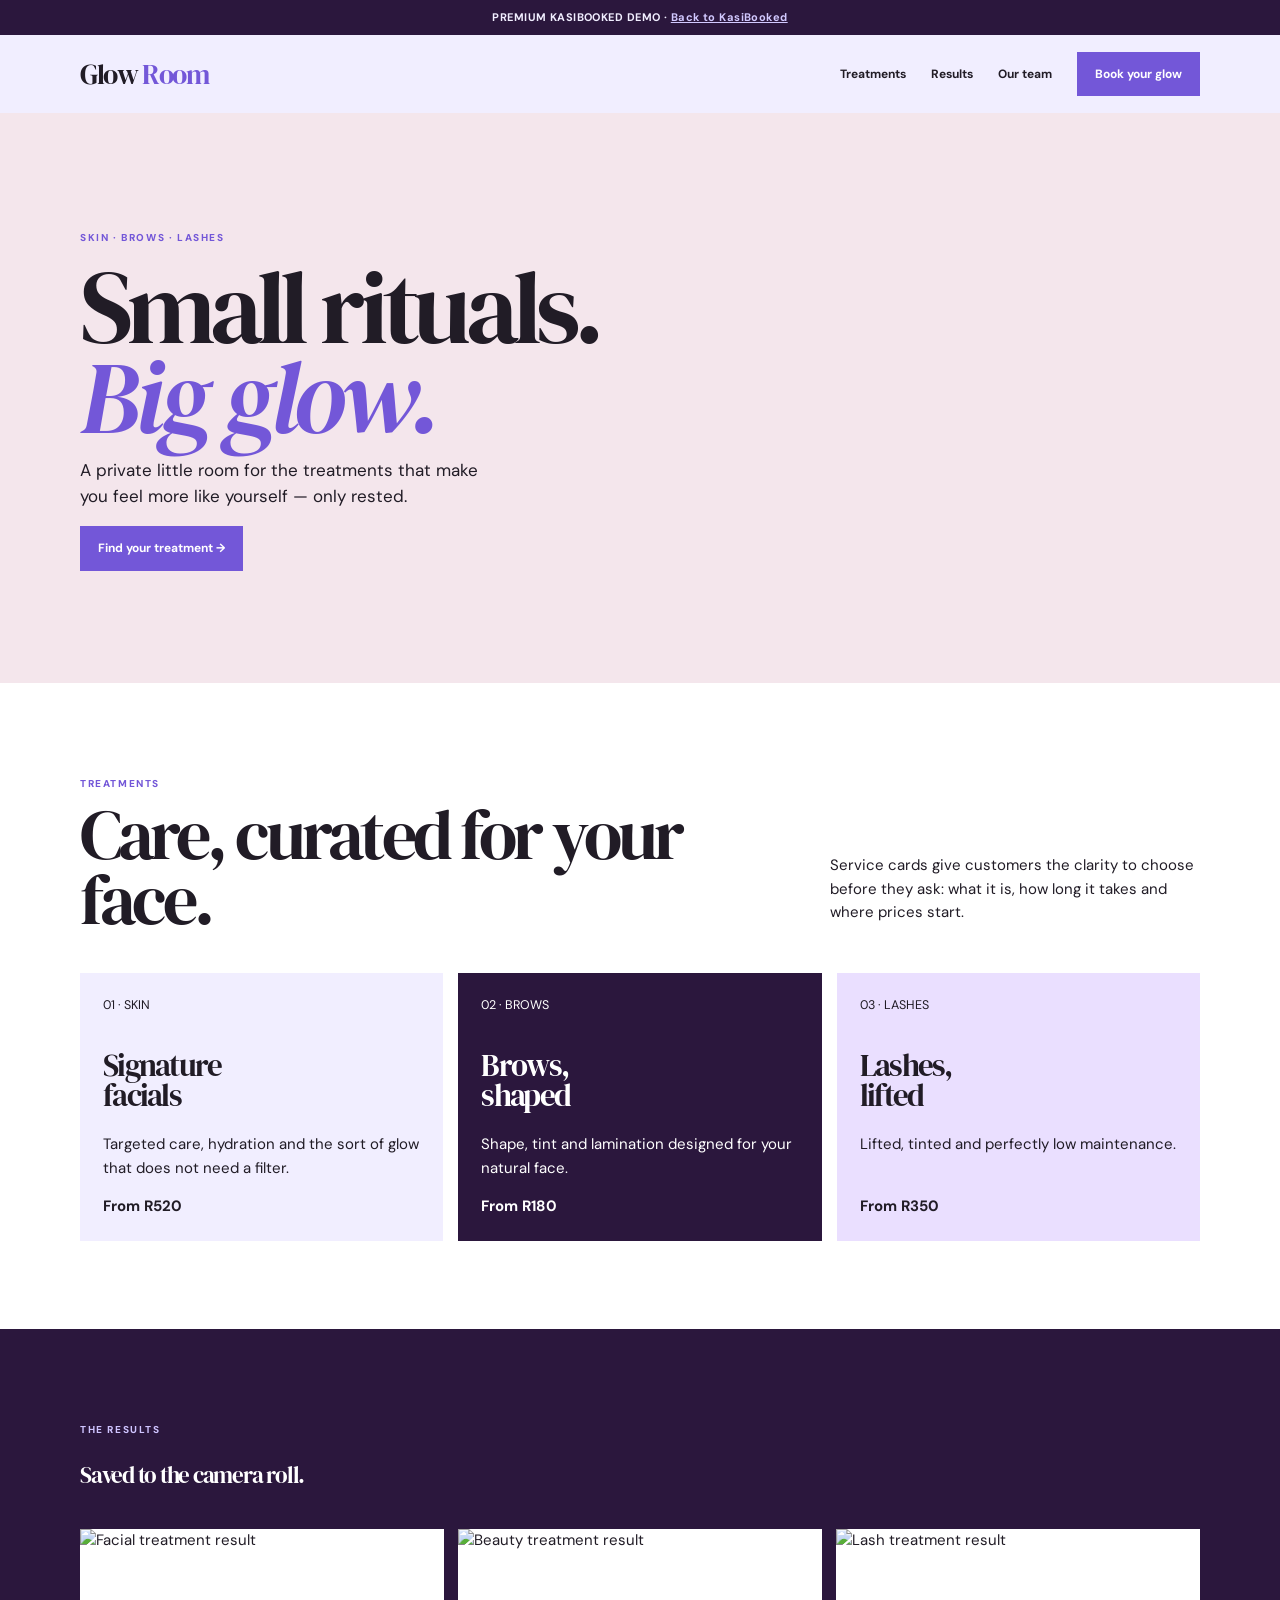
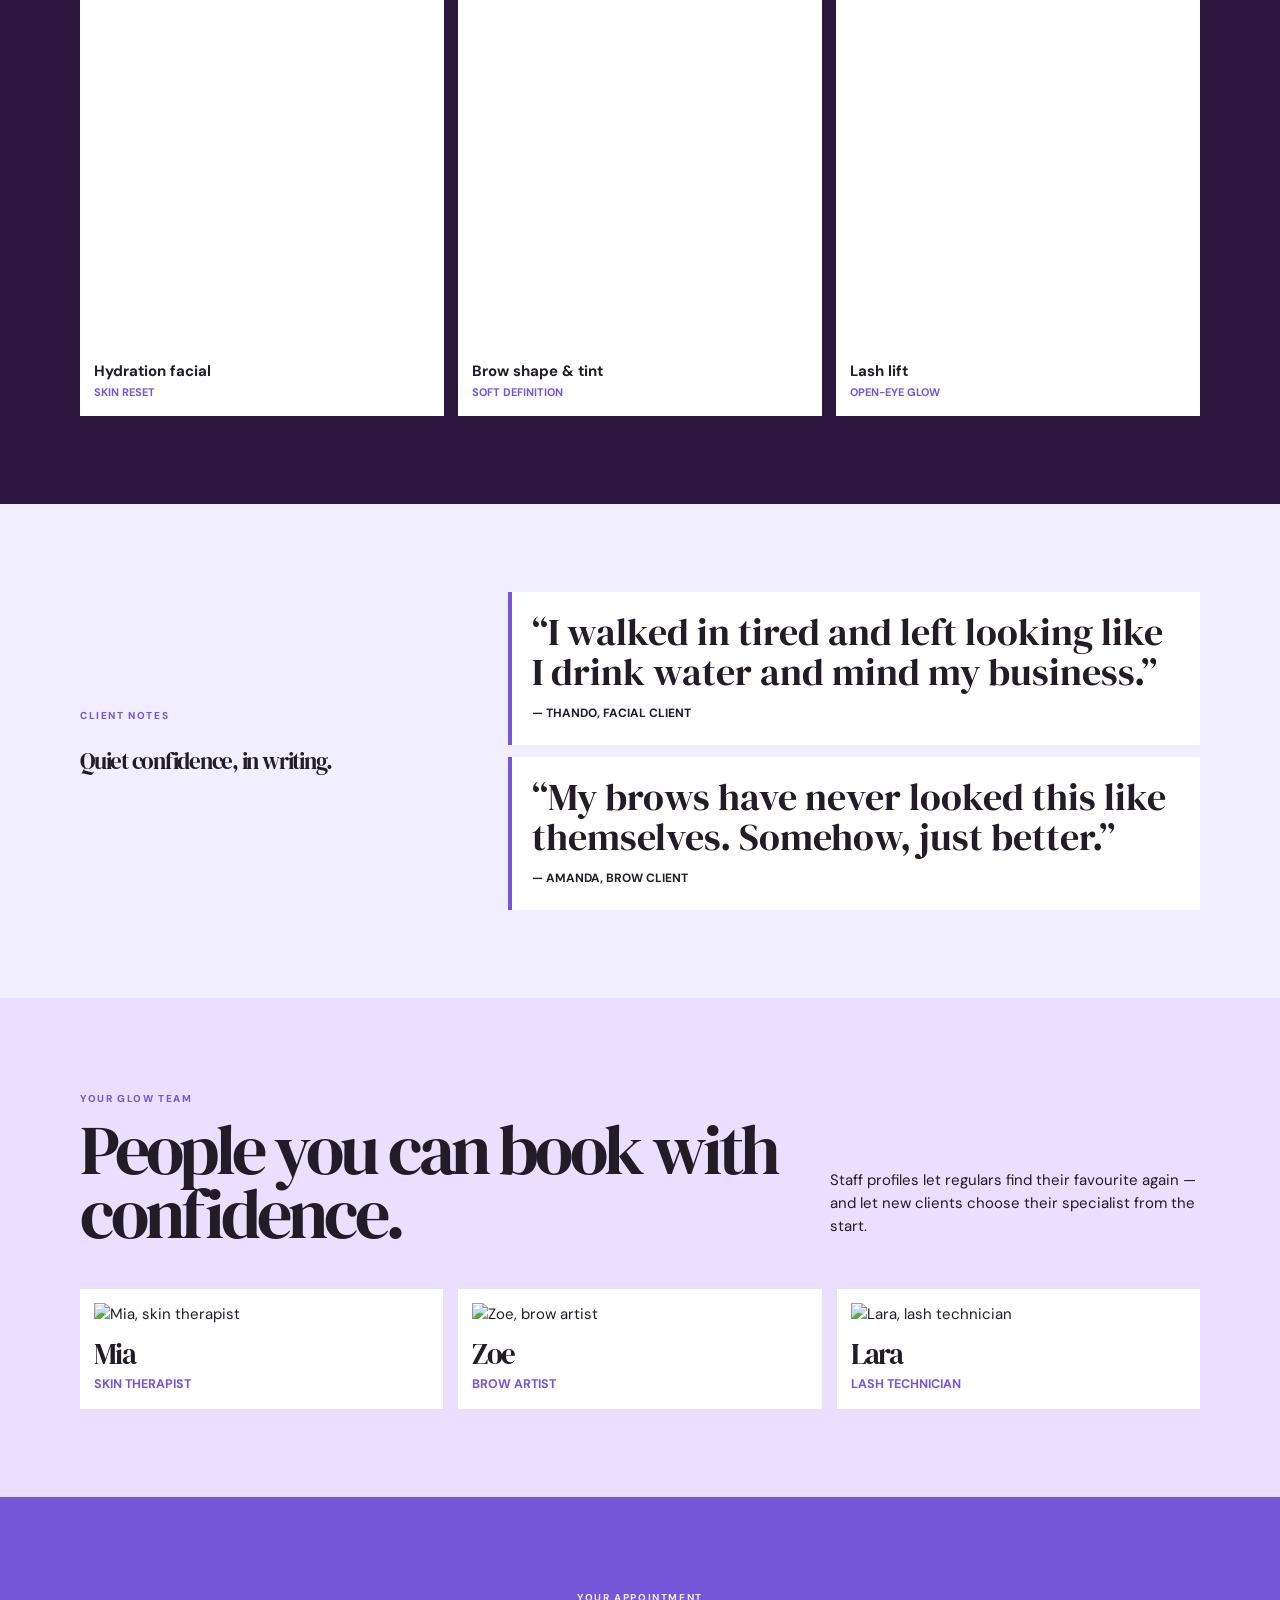
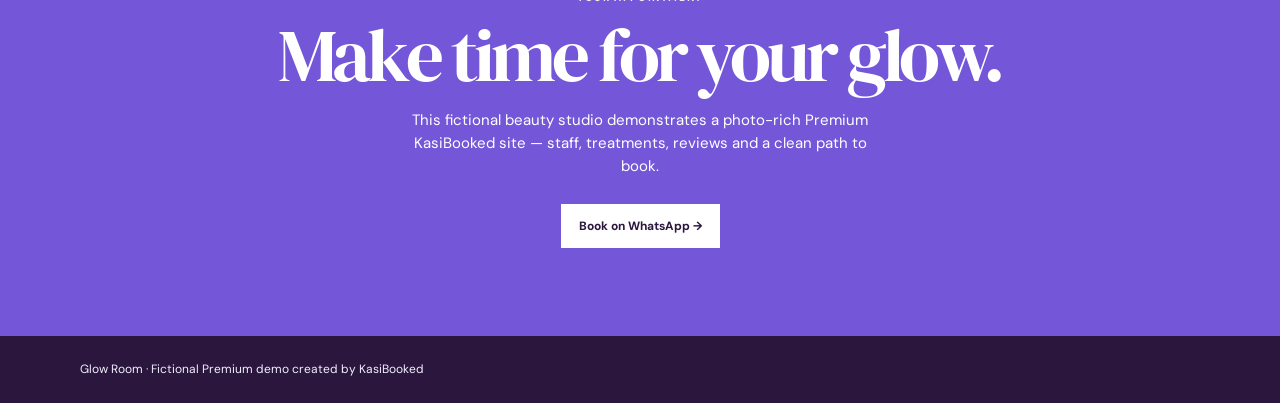
==== premium-beauty.html @ 6170228b "Add hosted Premium booking demos" ====
<!doctype html><html lang="en"><head><meta charset="utf-8"><meta name="viewport" content="width=device-width,initial-scale=1"><meta name="theme-color" content="#2B173D"><title>Glow Room | Premium beauty demo</title><link rel="preconnect" href="https://fonts.googleapis.com"><link rel="preconnect" href="https://fonts.gstatic.com" crossorigin><link href="https://fonts.googleapis.com/css2?family=DM+Sans:wght@400;500;600;700&family=DM+Serif+Display:ital@0;1&display=swap" rel="stylesheet"><style>:root{--plum:#2B173D;--violet:#7357D8;--lav:#F1EEFF;--gold:#D4A44B;--rose:#F4E6EC;--ink:#211C26}*{box-sizing:border-box}html{scroll-behavior:smooth}body{margin:0;background:var(--lav);color:var(--ink);font:15px/1.55 'DM Sans',Arial,sans-serif}a{text-decoration:none;color:inherit}.wrap{width:min(1120px,calc(100% - 40px));margin:auto}.demo{padding:9px;background:var(--plum);color:var(--lav);text-align:center;font-size:11px;font-weight:bold;letter-spacing:.04em}.demo a{color:#d2c9ff;text-decoration:underline}.nav{height:78px;display:flex;align-items:center;justify-content:space-between}.brand{font:28px 'DM Serif Display',serif;letter-spacing:-.05em}.brand span{color:var(--violet)}.links{display:flex;gap:25px;align-items:center;font-size:12px;font-weight:bold}.button{display:inline-flex;padding:13px 18px;background:var(--violet);color:#fff;font-size:12px;font-weight:bold}.hero{position:relative;min-height:570px;display:flex;align-items:center;overflow:hidden;background:var(--rose)}.hero:after{content:"";position:absolute;width:52%;height:100%;right:0;top:0;background:url('https://images.unsplash.com/photo-1487412720507-e7ab37603c6f?auto=format&fit=crop&w=1300&q=85') center/cover}.hero .wrap{position:relative;z-index:2}.hero-copy{max-width:580px}.eyebrow{font-size:10px;font-weight:800;letter-spacing:.16em;color:var(--violet)}h1,h2,h3{font-family:'DM Serif Display',serif;font-weight:400;letter-spacing:-.055em}h1{font-size:clamp(62px,8vw,105px);line-height:.86;margin:15px 0}h1 i{color:var(--violet)}.hero p{max-width:420px;font-size:17px}.section{padding:88px 0}.intro{display:flex;justify-content:space-between;gap:45px;align-items:end}.intro h2{font-size:clamp(44px,6vw,70px);line-height:.92;margin:8px 0}.intro>p{max-width:370px}.services{background:#fff}.services-grid{display:grid;grid-template-columns:repeat(3,1fr);gap:15px;margin-top:34px}.service{padding:23px;background:var(--lav);min-height:230px;display:flex;flex-direction:column}.service:nth-child(2){background:var(--plum);color:#fff}.service:nth-child(3){background:#eadfff}.service h3{font-size:31px;line-height:.95;margin:36px 0 8px}.service b{margin-top:auto}.results{background:var(--plum);color:#fff}.results .eyebrow{color:#cfc4ff}.results-grid{display:grid;grid-template-columns:repeat(3,1fr);gap:14px;margin-top:35px}.result{background:#fff;color:var(--ink);padding-bottom:15px}.result img{width:100%;aspect-ratio:1/1.15;display:block;object-fit:cover}.result b,.result small{display:block;padding:0 14px}.result b{margin-top:13px}.result small{font-size:11px;color:var(--violet);font-weight:bold}.reviews{display:grid;grid-template-columns:.7fr 1.3fr;gap:55px;align-items:center}.quote{font:clamp(29px,3vw,43px)/1.05 'DM Serif Display',serif;margin:0}.review-list{display:grid;gap:12px}.review{background:#fff;padding:20px;border-left:4px solid var(--violet)}.review p{margin:0 0 9px}.review b{font-size:12px}.team{background:#eadfff}.team-grid{display:grid;grid-template-columns:repeat(3,1fr);gap:15px;margin-top:35px}.person{background:#fff;padding:14px}.person img{width:100%;aspect-ratio:1;object-fit:cover}.person h3{font-size:29px;line-height:1;margin:14px 0 3px}.person small{font-weight:bold;color:var(--violet)}.cta{text-align:center;background:var(--violet);color:#fff}.cta .eyebrow{color:#f4e6ec}.cta h2{font-size:clamp(45px,6vw,75px);line-height:.9;margin:13px 0 20px}.cta p{max-width:480px;margin:0 auto 25px}.cta .button{background:#fff;color:var(--plum)}footer{background:var(--plum);color:var(--lav);padding:24px 0;font-size:12px}@media(max-width:760px){.links a:not(.button){display:none}.hero{min-height:540px}.hero:after{opacity:.2;width:100%}.intro,.reviews{display:block}.intro>p{margin-top:18px}.services-grid,.results-grid,.team-grid{grid-template-columns:1fr}.section{padding:67px 0}} </style></head><body><div class="demo">PREMIUM KASIBOOKED DEMO · <a href="index.html">Back to KasiBooked</a></div><header class="wrap nav"><a class="brand" href="#top">Glow <span>Room</span></a><nav class="links"><a href="#services">Treatments</a><a href="#results">Results</a><a href="#team">Our team</a><a href="#book" class="button">Book your glow</a></nav></header><main id="top"><section class="hero"><div class="wrap"><div class="hero-copy"><span class="eyebrow">SKIN · BROWS · LASHES</span><h1>Small rituals.<br><i>Big glow.</i></h1><p>A private little room for the treatments that make you feel more like yourself — only rested.</p><a class="button" href="#book">Find your treatment →</a></div></div></section><section id="services" class="section services"><div class="wrap"><div class="intro"><div><span class="eyebrow">TREATMENTS</span><h2>Care, curated for your face.</h2></div><p>Service cards give customers the clarity to choose before they ask: what it is, how long it takes and where prices start.</p></div><div class="services-grid"><article class="service"><small>01 · SKIN</small><h3>Signature<br>facials</h3><p>Targeted care, hydration and the sort of glow that does not need a filter.</p><b>From R520</b></article><article class="service"><small>02 · BROWS</small><h3>Brows,<br>shaped</h3><p>Shape, tint and lamination designed for your natural face.</p><b>From R180</b></article><article class="service"><small>03 · LASHES</small><h3>Lashes,<br>lifted</h3><p>Lifted, tinted and perfectly low maintenance.</p><b>From R350</b></article></div></div></section><section id="results" class="section results"><div class="wrap"><span class="eyebrow">THE RESULTS</span><h2>Saved to the camera roll.</h2><div class="results-grid"><article class="result"><img src="https://images.unsplash.com/photo-1619451334792-150fd785ee74?auto=format&fit=crop&w=800&q=85" alt="Facial treatment result"><b>Hydration facial</b><small>SKIN RESET</small></article><article class="result"><img src="https://images.unsplash.com/photo-1489278353717-f64c6ee8a4d2?auto=format&fit=crop&w=800&q=85" alt="Beauty treatment result"><b>Brow shape &amp; tint</b><small>SOFT DEFINITION</small></article><article class="result"><img src="https://images.unsplash.com/photo-1516975080664-ed2fc6a32937?auto=format&fit=crop&w=800&q=85" alt="Lash treatment result"><b>Lash lift</b><small>OPEN-EYE GLOW</small></article></div></div></section><section class="section"><div class="wrap reviews"><div><span class="eyebrow">CLIENT NOTES</span><h2>Quiet confidence, in writing.</h2></div><div class="review-list"><article class="review"><p class="quote">“I walked in tired and left looking like I drink water and mind my business.”</p><b>— THANDO, FACIAL CLIENT</b></article><article class="review"><p class="quote">“My brows have never looked this like themselves. Somehow, just better.”</p><b>— AMANDA, BROW CLIENT</b></article></div></div></section><section id="team" class="section team"><div class="wrap"><div class="intro"><div><span class="eyebrow">YOUR GLOW TEAM</span><h2>People you can book with confidence.</h2></div><p>Staff profiles let regulars find their favourite again — and let new clients choose their specialist from the start.</p></div><div class="team-grid"><article class="person"><img src="https://images.unsplash.com/photo-1527980965255-d3b416303d12?auto=format&fit=crop&w=800&q=85" alt="Mia, skin therapist"><h3>Mia</h3><small>SKIN THERAPIST</small></article><article class="person"><img src="https://images.unsplash.com/photo-1524504388940-b1c1722653e1?auto=format&fit=crop&w=800&q=85" alt="Zoe, brow artist"><h3>Zoe</h3><small>BROW ARTIST</small></article><article class="person"><img src="https://images.unsplash.com/photo-1531123897727-8f129e1688ce?auto=format&fit=crop&w=800&q=85" alt="Lara, lash technician"><h3>Lara</h3><small>LASH TECHNICIAN</small></article></div></div></section><section id="book" class="section cta"><div class="wrap"><span class="eyebrow">YOUR APPOINTMENT</span><h2>Make time for your glow.</h2><p>This fictional beauty studio demonstrates a photo-rich Premium KasiBooked site — staff, treatments, reviews and a clean path to book.</p><a class="button" href="https://wa.me/?text=Hi%20Glow%20Room%2C%20I%27d%20like%20to%20book." target="_blank" rel="noreferrer">Book on WhatsApp →</a></div></section></main><footer><div class="wrap">Glow Room · Fictional Premium demo created by KasiBooked</div></footer></body></html>
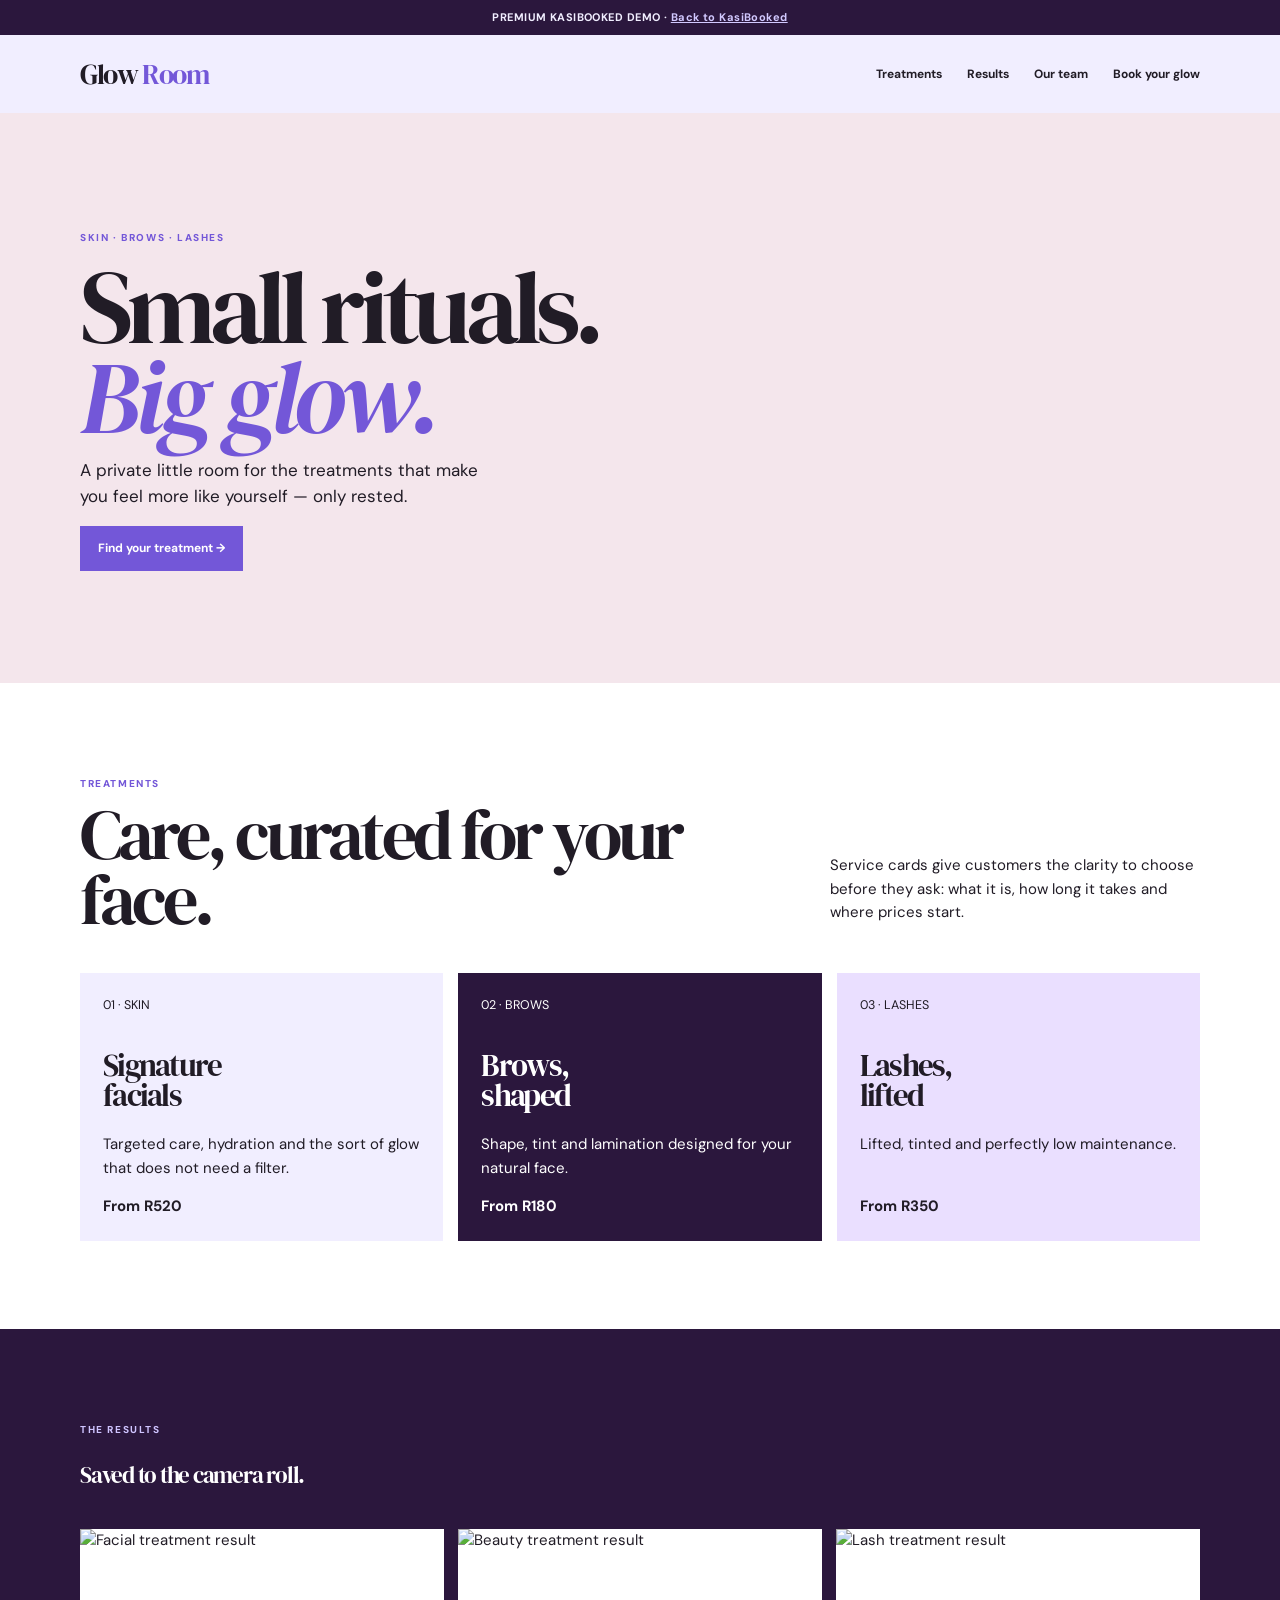
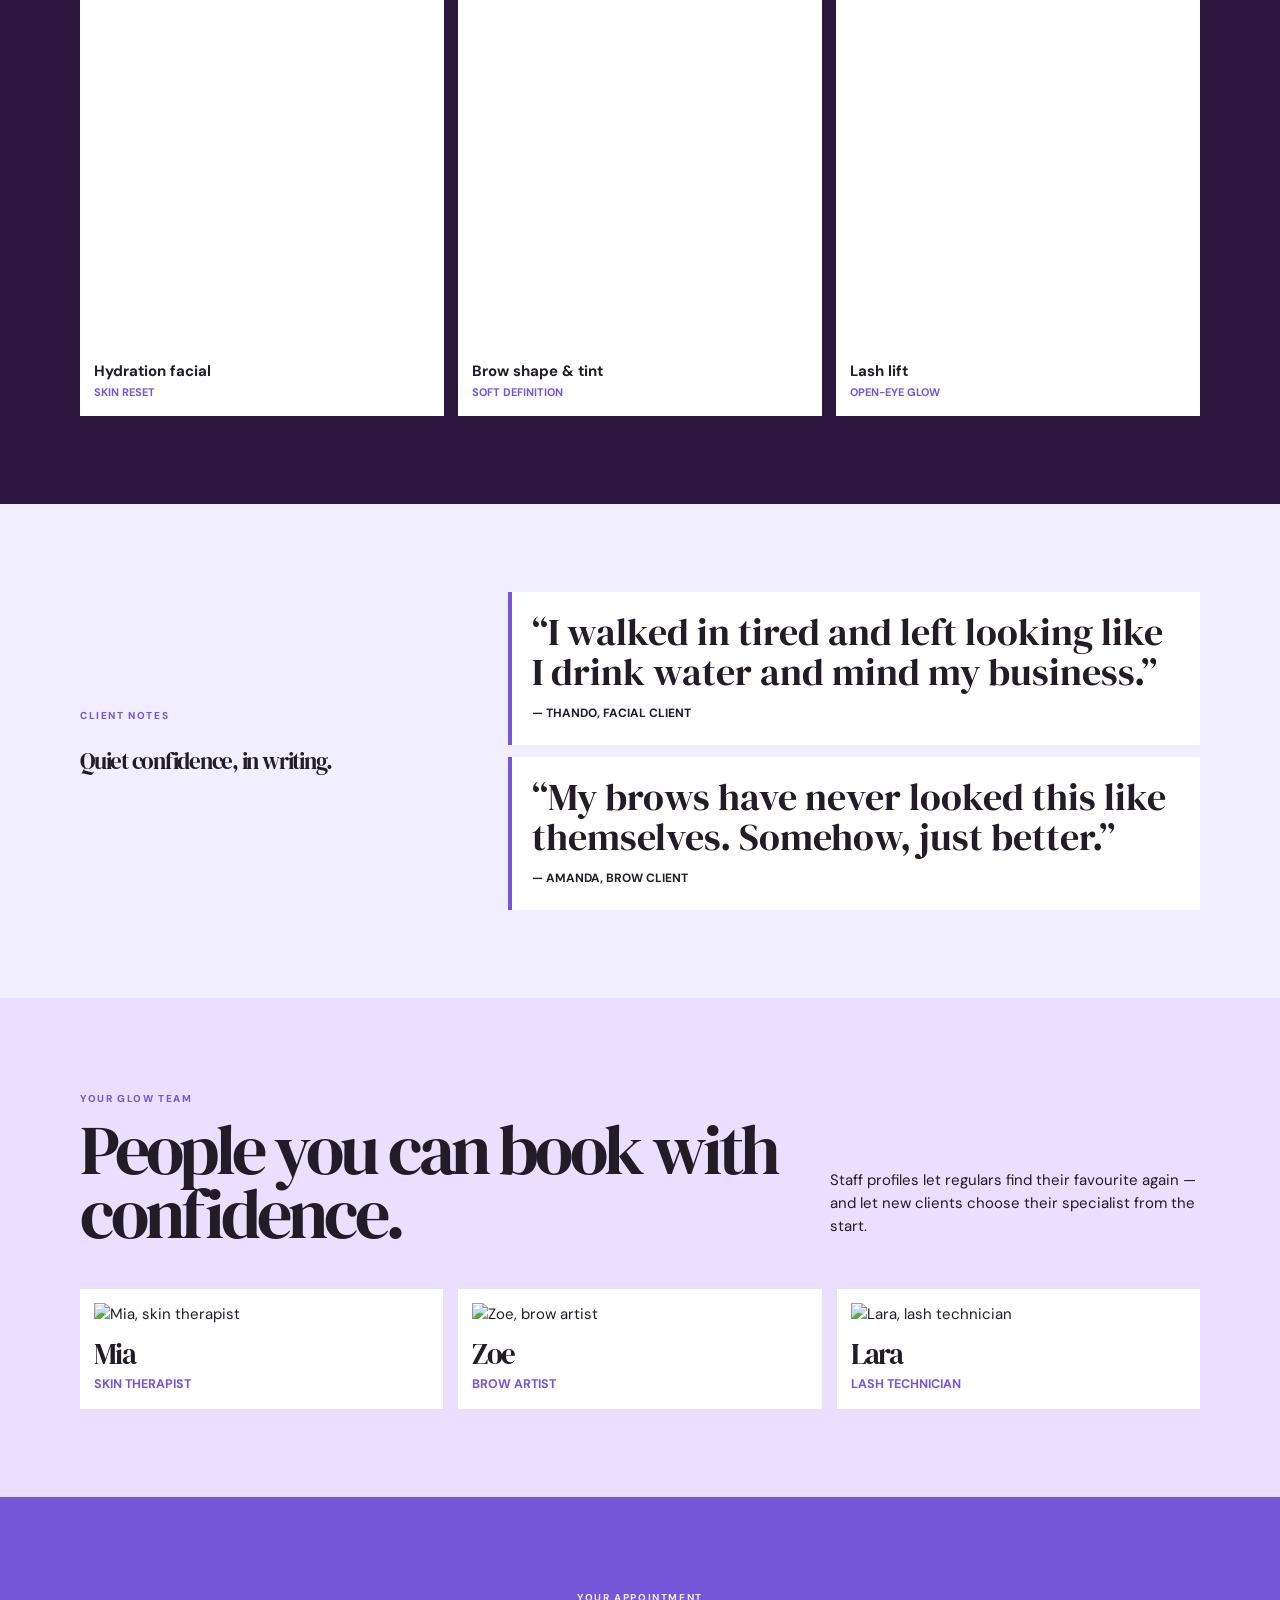
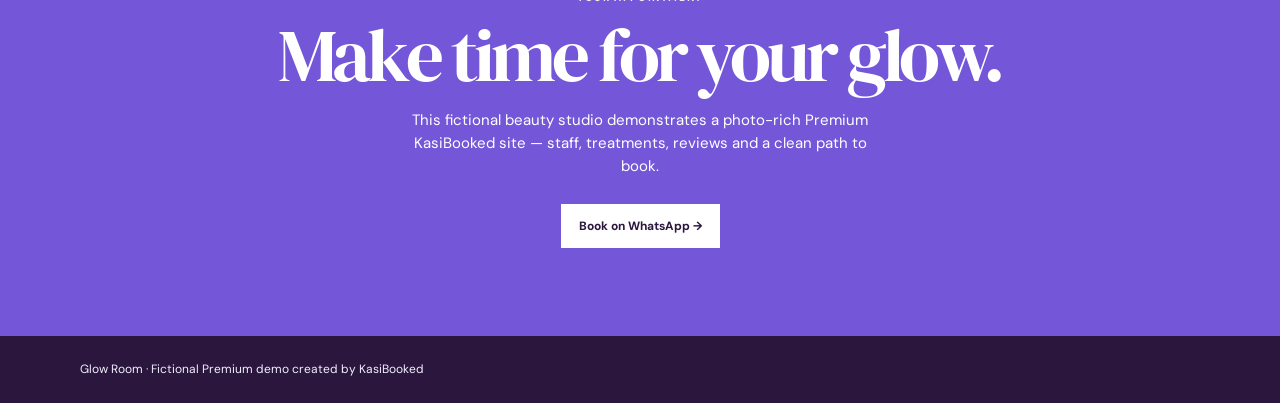
==== commit 211d33df: "Add WhatsApp booking confirmation flow" ====
--- a/premium-beauty.html
+++ b/premium-beauty.html
@@ -1 +1,7 @@
-<!doctype html><html lang="en"><head><meta charset="utf-8"><meta name="viewport" content="width=device-width,initial-scale=1"><meta name="theme-color" content="#2B173D"><title>Glow Room | Premium beauty demo</title><link rel="preconnect" href="https://fonts.googleapis.com"><link rel="preconnect" href="https://fonts.gstatic.com" crossorigin><link href="https://fonts.googleapis.com/css2?family=DM+Sans:wght@400;500;600;700&family=DM+Serif+Display:ital@0;1&display=swap" rel="stylesheet"><style>:root{--plum:#2B173D;--violet:#7357D8;--lav:#F1EEFF;--gold:#D4A44B;--rose:#F4E6EC;--ink:#211C26}*{box-sizing:border-box}html{scroll-behavior:smooth}body{margin:0;background:var(--lav);color:var(--ink);font:15px/1.55 'DM Sans',Arial,sans-serif}a{text-decoration:none;color:inherit}.wrap{width:min(1120px,calc(100% - 40px));margin:auto}.demo{padding:9px;background:var(--plum);color:var(--lav);text-align:center;font-size:11px;font-weight:bold;letter-spacing:.04em}.demo a{color:#d2c9ff;text-decoration:underline}.nav{height:78px;display:flex;align-items:center;justify-content:space-between}.brand{font:28px 'DM Serif Display',serif;letter-spacing:-.05em}.brand span{color:var(--violet)}.links{display:flex;gap:25px;align-items:center;font-size:12px;font-weight:bold}.button{display:inline-flex;padding:13px 18px;background:var(--violet);color:#fff;font-size:12px;font-weight:bold}.hero{position:relative;min-height:570px;display:flex;align-items:center;overflow:hidden;background:var(--rose)}.hero:after{content:"";position:absolute;width:52%;height:100%;right:0;top:0;background:url('https://images.unsplash.com/photo-1487412720507-e7ab37603c6f?auto=format&fit=crop&w=1300&q=85') center/cover}.hero .wrap{position:relative;z-index:2}.hero-copy{max-width:580px}.eyebrow{font-size:10px;font-weight:800;letter-spacing:.16em;color:var(--violet)}h1,h2,h3{font-family:'DM Serif Display',serif;font-weight:400;letter-spacing:-.055em}h1{font-size:clamp(62px,8vw,105px);line-height:.86;margin:15px 0}h1 i{color:var(--violet)}.hero p{max-width:420px;font-size:17px}.section{padding:88px 0}.intro{display:flex;justify-content:space-between;gap:45px;align-items:end}.intro h2{font-size:clamp(44px,6vw,70px);line-height:.92;margin:8px 0}.intro>p{max-width:370px}.services{background:#fff}.services-grid{display:grid;grid-template-columns:repeat(3,1fr);gap:15px;margin-top:34px}.service{padding:23px;background:var(--lav);min-height:230px;display:flex;flex-direction:column}.service:nth-child(2){background:var(--plum);color:#fff}.service:nth-child(3){background:#eadfff}.service h3{font-size:31px;line-height:.95;margin:36px 0 8px}.service b{margin-top:auto}.results{background:var(--plum);color:#fff}.results .eyebrow{color:#cfc4ff}.results-grid{display:grid;grid-template-columns:repeat(3,1fr);gap:14px;margin-top:35px}.result{background:#fff;color:var(--ink);padding-bottom:15px}.result img{width:100%;aspect-ratio:1/1.15;display:block;object-fit:cover}.result b,.result small{display:block;padding:0 14px}.result b{margin-top:13px}.result small{font-size:11px;color:var(--violet);font-weight:bold}.reviews{display:grid;grid-template-columns:.7fr 1.3fr;gap:55px;align-items:center}.quote{font:clamp(29px,3vw,43px)/1.05 'DM Serif Display',serif;margin:0}.review-list{display:grid;gap:12px}.review{background:#fff;padding:20px;border-left:4px solid var(--violet)}.review p{margin:0 0 9px}.review b{font-size:12px}.team{background:#eadfff}.team-grid{display:grid;grid-template-columns:repeat(3,1fr);gap:15px;margin-top:35px}.person{background:#fff;padding:14px}.person img{width:100%;aspect-ratio:1;object-fit:cover}.person h3{font-size:29px;line-height:1;margin:14px 0 3px}.person small{font-weight:bold;color:var(--violet)}.cta{text-align:center;background:var(--violet);color:#fff}.cta .eyebrow{color:#f4e6ec}.cta h2{font-size:clamp(45px,6vw,75px);line-height:.9;margin:13px 0 20px}.cta p{max-width:480px;margin:0 auto 25px}.cta .button{background:#fff;color:var(--plum)}footer{background:var(--plum);color:var(--lav);padding:24px 0;font-size:12px}@media(max-width:760px){.links a:not(.button){display:none}.hero{min-height:540px}.hero:after{opacity:.2;width:100%}.intro,.reviews{display:block}.intro>p{margin-top:18px}.services-grid,.results-grid,.team-grid{grid-template-columns:1fr}.section{padding:67px 0}} </style></head><body><div class="demo">PREMIUM KASIBOOKED DEMO · <a href="index.html">Back to KasiBooked</a></div><header class="wrap nav"><a class="brand" href="#top">Glow <span>Room</span></a><nav class="links"><a href="#services">Treatments</a><a href="#results">Results</a><a href="#team">Our team</a><a href="#book" class="button">Book your glow</a></nav></header><main id="top"><section class="hero"><div class="wrap"><div class="hero-copy"><span class="eyebrow">SKIN · BROWS · LASHES</span><h1>Small rituals.<br><i>Big glow.</i></h1><p>A private little room for the treatments that make you feel more like yourself — only rested.</p><a class="button" href="#book">Find your treatment →</a></div></div></section><section id="services" class="section services"><div class="wrap"><div class="intro"><div><span class="eyebrow">TREATMENTS</span><h2>Care, curated for your face.</h2></div><p>Service cards give customers the clarity to choose before they ask: what it is, how long it takes and where prices start.</p></div><div class="services-grid"><article class="service"><small>01 · SKIN</small><h3>Signature<br>facials</h3><p>Targeted care, hydration and the sort of glow that does not need a filter.</p><b>From R520</b></article><article class="service"><small>02 · BROWS</small><h3>Brows,<br>shaped</h3><p>Shape, tint and lamination designed for your natural face.</p><b>From R180</b></article><article class="service"><small>03 · LASHES</small><h3>Lashes,<br>lifted</h3><p>Lifted, tinted and perfectly low maintenance.</p><b>From R350</b></article></div></div></section><section id="results" class="section results"><div class="wrap"><span class="eyebrow">THE RESULTS</span><h2>Saved to the camera roll.</h2><div class="results-grid"><article class="result"><img src="https://images.unsplash.com/photo-1619451334792-150fd785ee74?auto=format&fit=crop&w=800&q=85" alt="Facial treatment result"><b>Hydration facial</b><small>SKIN RESET</small></article><article class="result"><img src="https://images.unsplash.com/photo-1489278353717-f64c6ee8a4d2?auto=format&fit=crop&w=800&q=85" alt="Beauty treatment result"><b>Brow shape &amp; tint</b><small>SOFT DEFINITION</small></article><article class="result"><img src="https://images.unsplash.com/photo-1516975080664-ed2fc6a32937?auto=format&fit=crop&w=800&q=85" alt="Lash treatment result"><b>Lash lift</b><small>OPEN-EYE GLOW</small></article></div></div></section><section class="section"><div class="wrap reviews"><div><span class="eyebrow">CLIENT NOTES</span><h2>Quiet confidence, in writing.</h2></div><div class="review-list"><article class="review"><p class="quote">“I walked in tired and left looking like I drink water and mind my business.”</p><b>— THANDO, FACIAL CLIENT</b></article><article class="review"><p class="quote">“My brows have never looked this like themselves. Somehow, just better.”</p><b>— AMANDA, BROW CLIENT</b></article></div></div></section><section id="team" class="section team"><div class="wrap"><div class="intro"><div><span class="eyebrow">YOUR GLOW TEAM</span><h2>People you can book with confidence.</h2></div><p>Staff profiles let regulars find their favourite again — and let new clients choose their specialist from the start.</p></div><div class="team-grid"><article class="person"><img src="https://images.unsplash.com/photo-1527980965255-d3b416303d12?auto=format&fit=crop&w=800&q=85" alt="Mia, skin therapist"><h3>Mia</h3><small>SKIN THERAPIST</small></article><article class="person"><img src="https://images.unsplash.com/photo-1524504388940-b1c1722653e1?auto=format&fit=crop&w=800&q=85" alt="Zoe, brow artist"><h3>Zoe</h3><small>BROW ARTIST</small></article><article class="person"><img src="https://images.unsplash.com/photo-1531123897727-8f129e1688ce?auto=format&fit=crop&w=800&q=85" alt="Lara, lash technician"><h3>Lara</h3><small>LASH TECHNICIAN</small></article></div></div></section><section id="book" class="section cta"><div class="wrap"><span class="eyebrow">YOUR APPOINTMENT</span><h2>Make time for your glow.</h2><p>This fictional beauty studio demonstrates a photo-rich Premium KasiBooked site — staff, treatments, reviews and a clean path to book.</p><a class="button" href="https://wa.me/?text=Hi%20Glow%20Room%2C%20I%27d%20like%20to%20book." target="_blank" rel="noreferrer">Book on WhatsApp →</a></div></section></main><footer><div class="wrap">Glow Room · Fictional Premium demo created by KasiBooked</div></footer></body></html>+<!doctype html><html lang="en"><head><meta charset="utf-8"><meta name="viewport" content="width=device-width,initial-scale=1"><meta name="theme-color" content="#2B173D"><title>Glow Room | Premium beauty demo</title><link rel="preconnect" href="https://fonts.googleapis.com"><link rel="preconnect" href="https://fonts.gstatic.com" crossorigin><link href="https://fonts.googleapis.com/css2?family=DM+Sans:wght@400;500;600;700&family=DM+Serif+Display:ital@0;1&display=swap" rel="stylesheet"><style>:root{--plum:#2B173D;--violet:#7357D8;--lav:#F1EEFF;--gold:#D4A44B;--rose:#F4E6EC;--ink:#211C26}*{box-sizing:border-box}html{scroll-behavior:smooth}body{margin:0;background:var(--lav);color:var(--ink);font:15px/1.55 'DM Sans',Arial,sans-serif}a{text-decoration:none;color:inherit}.wrap{width:min(1120px,calc(100% - 40px));margin:auto}.demo{padding:9px;background:var(--plum);color:var(--lav);text-align:center;font-size:11px;font-weight:bold;letter-spacing:.04em}.demo a{color:#d2c9ff;text-decoration:underline}.nav{height:78px;display:flex;align-items:center;justify-content:space-between}.brand{font:28px 'DM Serif Display',serif;letter-spacing:-.05em}.brand span{color:var(--violet)}.links{display:flex;gap:25px;align-items:center;font-size:12px;font-weight:bold}.button{display:inline-flex;padding:13px 18px;background:var(--violet);color:#fff;font-size:12px;font-weight:bold}.hero{position:relative;min-height:570px;display:flex;align-items:center;overflow:hidden;background:var(--rose)}.hero:after{content:"";position:absolute;width:52%;height:100%;right:0;top:0;background:url('https://images.unsplash.com/photo-1487412720507-e7ab37603c6f?auto=format&fit=crop&w=1300&q=85') center/cover}.hero .wrap{position:relative;z-index:2}.hero-copy{max-width:580px}.eyebrow{font-size:10px;font-weight:800;letter-spacing:.16em;color:var(--violet)}h1,h2,h3{font-family:'DM Serif Display',serif;font-weight:400;letter-spacing:-.055em}h1{font-size:clamp(62px,8vw,105px);line-height:.86;margin:15px 0}h1 i{color:var(--violet)}.hero p{max-width:420px;font-size:17px}.section{padding:88px 0}.intro{display:flex;justify-content:space-between;gap:45px;align-items:end}.intro h2{font-size:clamp(44px,6vw,70px);line-height:.92;margin:8px 0}.intro>p{max-width:370px}.services{background:#fff}.services-grid{display:grid;grid-template-columns:repeat(3,1fr);gap:15px;margin-top:34px}.service{padding:23px;background:var(--lav);min-height:230px;display:flex;flex-direction:column}.service:nth-child(2){background:var(--plum);color:#fff}.service:nth-child(3){background:#eadfff}.service h3{font-size:31px;line-height:.95;margin:36px 0 8px}.service b{margin-top:auto}.results{background:var(--plum);color:#fff}.results .eyebrow{color:#cfc4ff}.results-grid{display:grid;grid-template-columns:repeat(3,1fr);gap:14px;margin-top:35px}.result{background:#fff;color:var(--ink);padding-bottom:15px}.result img{width:100%;aspect-ratio:1/1.15;display:block;object-fit:cover}.result b,.result small{display:block;padding:0 14px}.result b{margin-top:13px}.result small{font-size:11px;color:var(--violet);font-weight:bold}.reviews{display:grid;grid-template-columns:.7fr 1.3fr;gap:55px;align-items:center}.quote{font:clamp(29px,3vw,43px)/1.05 'DM Serif Display',serif;margin:0}.review-list{display:grid;gap:12px}.review{background:#fff;padding:20px;border-left:4px solid var(--violet)}.review p{margin:0 0 9px}.review b{font-size:12px}.team{background:#eadfff}.team-grid{display:grid;grid-template-columns:repeat(3,1fr);gap:15px;margin-top:35px}.person{background:#fff;padding:14px}.person img{width:100%;aspect-ratio:1;object-fit:cover}.person h3{font-size:29px;line-height:1;margin:14px 0 3px}.person small{font-weight:bold;color:var(--violet)}.cta{text-align:center;background:var(--violet);color:#fff}.cta .eyebrow{color:#f4e6ec}.cta h2{font-size:clamp(45px,6vw,75px);line-height:.9;margin:13px 0 20px}.cta p{max-width:480px;margin:0 auto 25px}.cta .button{background:#fff;color:var(--plum)}footer{background:var(--plum);color:var(--lav);padding:24px 0;font-size:12px}@media(max-width:760px){.links a:not(.button){display:none}.hero{min-height:540px}.hero:after{opacity:.2;width:100%}.intro,.reviews{display:block}.intro>p{margin-top:18px}.services-grid,.results-grid,.team-grid{grid-template-columns:1fr}.section{padding:67px 0}} </style>
+<style id="kb-booking-styles">
+.kb-booking-modal{position:fixed;inset:0;background:rgba(7,24,34,.7);z-index:1000;display:none;align-items:center;justify-content:center;padding:18px;backdrop-filter:blur(4px)}
+.kb-booking-modal.is-open{display:flex}.kb-booking-card{position:relative;width:min(100%,560px);max-height:92vh;overflow:auto;background:#f8fbfb;color:#102a43;border:1px solid rgba(33,196,214,.35);box-shadow:0 24px 70px rgba(0,0,0,.35);padding:28px;border-radius:18px}.kb-booking-card h2{margin:5px 0 8px;font-size:clamp(1.65rem,5vw,2.3rem);line-height:1.05}.kb-booking-card p{margin:0 0 18px;color:#355568}.kb-booking-close{position:absolute;right:14px;top:12px;border:0;background:transparent;color:#102a43;font-size:28px;cursor:pointer;line-height:1}.kb-booking-form{display:grid;gap:13px}.kb-booking-form label{display:grid;gap:6px;font-size:.78rem;font-weight:800;letter-spacing:.08em;text-transform:uppercase}.kb-booking-form input,.kb-booking-form select,.kb-booking-form textarea{font:inherit;color:#102a43;background:#fff;border:1px solid #c7dee2;border-radius:8px;padding:12px;width:100%;box-sizing:border-box}.kb-booking-form textarea{min-height:72px;resize:vertical}.kb-booking-grid{display:grid;grid-template-columns:1fr 1fr;gap:12px}.kb-booking-submit,.kb-confirm-whatsapp{border:0;border-radius:8px;background:#0e6170;color:#fff;padding:14px 16px;font:800 .9rem/1 inherit;cursor:pointer;display:inline-flex;justify-content:center;align-items:center;text-decoration:none}.kb-booking-note{font-size:.78rem;color:#52717c!important;margin:0!important}.kb-confirmation{display:none}.kb-confirmation.is-visible{display:block}.kb-confirmation dl{margin:18px 0;padding:14px;background:#eaf5f6;border-radius:10px}.kb-confirmation dt{font-size:.7rem;letter-spacing:.08em;text-transform:uppercase;color:#48717c;font-weight:800}.kb-confirmation dd{margin:3px 0 13px;font-weight:700}.kb-confirmation dd:last-child{margin-bottom:0}@media(max-width:480px){.kb-booking-card{padding:24px 18px}.kb-booking-grid{grid-template-columns:1fr}}
+</style></head><body><div class="demo">PREMIUM KASIBOOKED DEMO · <a href="index.html">Back to KasiBooked</a></div><header class="wrap nav"><a class="brand" href="#top">Glow <span>Room</span></a><nav class="links"><a href="#services">Treatments</a><a href="#results">Results</a><a href="#team">Our team</a><a href="#book" class="kb-open-booking" class="button">Book your glow</a></nav></header><main id="top"><section class="hero"><div class="wrap"><div class="hero-copy"><span class="eyebrow">SKIN · BROWS · LASHES</span><h1>Small rituals.<br><i>Big glow.</i></h1><p>A private little room for the treatments that make you feel more like yourself — only rested.</p><a class="button" href="#book" class="kb-open-booking">Find your treatment →</a></div></div></section><section id="services" class="section services"><div class="wrap"><div class="intro"><div><span class="eyebrow">TREATMENTS</span><h2>Care, curated for your face.</h2></div><p>Service cards give customers the clarity to choose before they ask: what it is, how long it takes and where prices start.</p></div><div class="services-grid"><article class="service"><small>01 · SKIN</small><h3>Signature<br>facials</h3><p>Targeted care, hydration and the sort of glow that does not need a filter.</p><b>From R520</b></article><article class="service"><small>02 · BROWS</small><h3>Brows,<br>shaped</h3><p>Shape, tint and lamination designed for your natural face.</p><b>From R180</b></article><article class="service"><small>03 · LASHES</small><h3>Lashes,<br>lifted</h3><p>Lifted, tinted and perfectly low maintenance.</p><b>From R350</b></article></div></div></section><section id="results" class="section results"><div class="wrap"><span class="eyebrow">THE RESULTS</span><h2>Saved to the camera roll.</h2><div class="results-grid"><article class="result"><img src="https://images.unsplash.com/photo-1619451334792-150fd785ee74?auto=format&fit=crop&w=800&q=85" alt="Facial treatment result"><b>Hydration facial</b><small>SKIN RESET</small></article><article class="result"><img src="https://images.unsplash.com/photo-1489278353717-f64c6ee8a4d2?auto=format&fit=crop&w=800&q=85" alt="Beauty treatment result"><b>Brow shape &amp; tint</b><small>SOFT DEFINITION</small></article><article class="result"><img src="https://images.unsplash.com/photo-1516975080664-ed2fc6a32937?auto=format&fit=crop&w=800&q=85" alt="Lash treatment result"><b>Lash lift</b><small>OPEN-EYE GLOW</small></article></div></div></section><section class="section"><div class="wrap reviews"><div><span class="eyebrow">CLIENT NOTES</span><h2>Quiet confidence, in writing.</h2></div><div class="review-list"><article class="review"><p class="quote">“I walked in tired and left looking like I drink water and mind my business.”</p><b>— THANDO, FACIAL CLIENT</b></article><article class="review"><p class="quote">“My brows have never looked this like themselves. Somehow, just better.”</p><b>— AMANDA, BROW CLIENT</b></article></div></div></section><section id="team" class="section team"><div class="wrap"><div class="intro"><div><span class="eyebrow">YOUR GLOW TEAM</span><h2>People you can book with confidence.</h2></div><p>Staff profiles let regulars find their favourite again — and let new clients choose their specialist from the start.</p></div><div class="team-grid"><article class="person"><img src="https://images.unsplash.com/photo-1527980965255-d3b416303d12?auto=format&fit=crop&w=800&q=85" alt="Mia, skin therapist"><h3>Mia</h3><small>SKIN THERAPIST</small></article><article class="person"><img src="https://images.unsplash.com/photo-1524504388940-b1c1722653e1?auto=format&fit=crop&w=800&q=85" alt="Zoe, brow artist"><h3>Zoe</h3><small>BROW ARTIST</small></article><article class="person"><img src="https://images.unsplash.com/photo-1531123897727-8f129e1688ce?auto=format&fit=crop&w=800&q=85" alt="Lara, lash technician"><h3>Lara</h3><small>LASH TECHNICIAN</small></article></div></div></section><section id="book" class="section cta"><div class="wrap"><span class="eyebrow">YOUR APPOINTMENT</span><h2>Make time for your glow.</h2><p>This fictional beauty studio demonstrates a photo-rich Premium KasiBooked site — staff, treatments, reviews and a clean path to book.</p><a class="button kb-open-booking" href="#booking">Book on WhatsApp →</a></div></section></main><footer><div class="wrap">Glow Room · Fictional Premium demo created by KasiBooked</div></footer>
+<div class="kb-booking-modal" id="kb-booking-modal" aria-hidden="true" role="dialog" aria-modal="true" aria-labelledby="kb-booking-title"><div class="kb-booking-card"><button class="kb-booking-close" type="button" aria-label="Close booking form">×</button><div id="kb-form-stage"><span class="eyebrow">BOOK GLOW ROOM</span><h2 id="kb-booking-title">Request your appointment.</h2><p>Choose your preferred details. We’ll prepare a WhatsApp message so the team can confirm your time directly.</p><form class="kb-booking-form" id="kb-booking-form"><label>Your name<input name="name" autocomplete="name" required placeholder="Your name"></label><label>Your WhatsApp number<input name="phone" inputmode="tel" autocomplete="tel" required placeholder="e.g. 082 123 4567"></label><label>Service<select name="service" required><option value="" disabled selected>Choose a service</option><option value="Signature facial">Signature facial</option><option value="Brows, shaped">Brows, shaped</option><option value="Lashes, lifted">Lashes, lifted</option></select></label><div class="kb-booking-grid"><label>Preferred date<input name="date" type="date" required></label><label>Preferred time<input name="time" type="time" required></label></div><label>Specialist<select name="team"><option value="No preference">No preference</option><option value="Mia">Mia</option><option value="Zoe">Zoe</option><option value="Lara">Lara</option></select></label><label>Anything we should know?<textarea name="notes" placeholder="Optional notes"></textarea></label><button class="kb-booking-submit" type="submit">Continue to WhatsApp →</button><p class="kb-booking-note">Your appointment is only confirmed once Glow Room replies to you on WhatsApp.</p></form></div><div class="kb-confirmation" id="kb-confirmation"><span class="eyebrow">REQUEST READY</span><h2>One last tap to confirm.</h2><p>Your booking request is ready to send. Glow Room will confirm availability with you on WhatsApp.</p><dl id="kb-booking-summary"></dl><a class="kb-confirm-whatsapp" id="kb-confirm-whatsapp" href="#" target="_blank" rel="noreferrer">Open WhatsApp &amp; send request →</a><p class="kb-booking-note" style="margin-top:14px!important">When you send it, the team will reply on WhatsApp to confirm your appointment.</p></div></div></div>
+<script id="kb-booking-script">(() => { const business="Glow Room"; const modal=document.getElementById('kb-booking-modal'), form=document.getElementById('kb-booking-form'), stage=document.getElementById('kb-form-stage'), confirmation=document.getElementById('kb-confirmation'), summary=document.getElementById('kb-booking-summary'), close=modal.querySelector('.kb-booking-close'), date=form.elements.date; date.min=new Date().toISOString().slice(0,10); function openBooking(team='') { modal.classList.add('is-open'); modal.setAttribute('aria-hidden','false'); document.body.style.overflow='hidden'; if(team) form.elements.team.value=team; setTimeout(()=>form.elements.name.focus(),60); } function closeBooking() { modal.classList.remove('is-open'); modal.setAttribute('aria-hidden','true'); document.body.style.overflow=''; } document.querySelectorAll('.kb-open-booking').forEach(a=>a.addEventListener('click',e=>{e.preventDefault();openBooking(a.dataset.team||'')})); close.addEventListener('click',closeBooking); modal.addEventListener('click',e=>{if(e.target===modal)closeBooking()}); document.addEventListener('keydown',e=>{if(e.key==='Escape')closeBooking()}); form.addEventListener('submit',e=>{e.preventDefault(); const d=Object.fromEntries(new FormData(form).entries()); const details=[['Name',d.name],['WhatsApp',d.phone],['Service',d.service],['Preferred time',`${d.date} at ${d.time}`],["Specialist",d.team],['Notes',d.notes||'—']]; summary.innerHTML=details.map(([k,v])=>`<dt>${k}</dt><dd>${v}</dd>`).join(''); const message=`Hello ${business}, I'd like to request an appointment.\n\nName: ${d.name}\nWhatsApp: ${d.phone}\nService: ${d.service}\nPreferred date & time: ${d.date} at ${d.time}\n${Specialist}: ${d.team}\nNotes: ${d.notes||'None'}\n\nPlease confirm my appointment on WhatsApp.`; document.getElementById('kb-confirm-whatsapp').href='https://wa.me/?text='+encodeURIComponent(message); stage.style.display='none'; confirmation.classList.add('is-visible'); }); })();</script></body></html>
